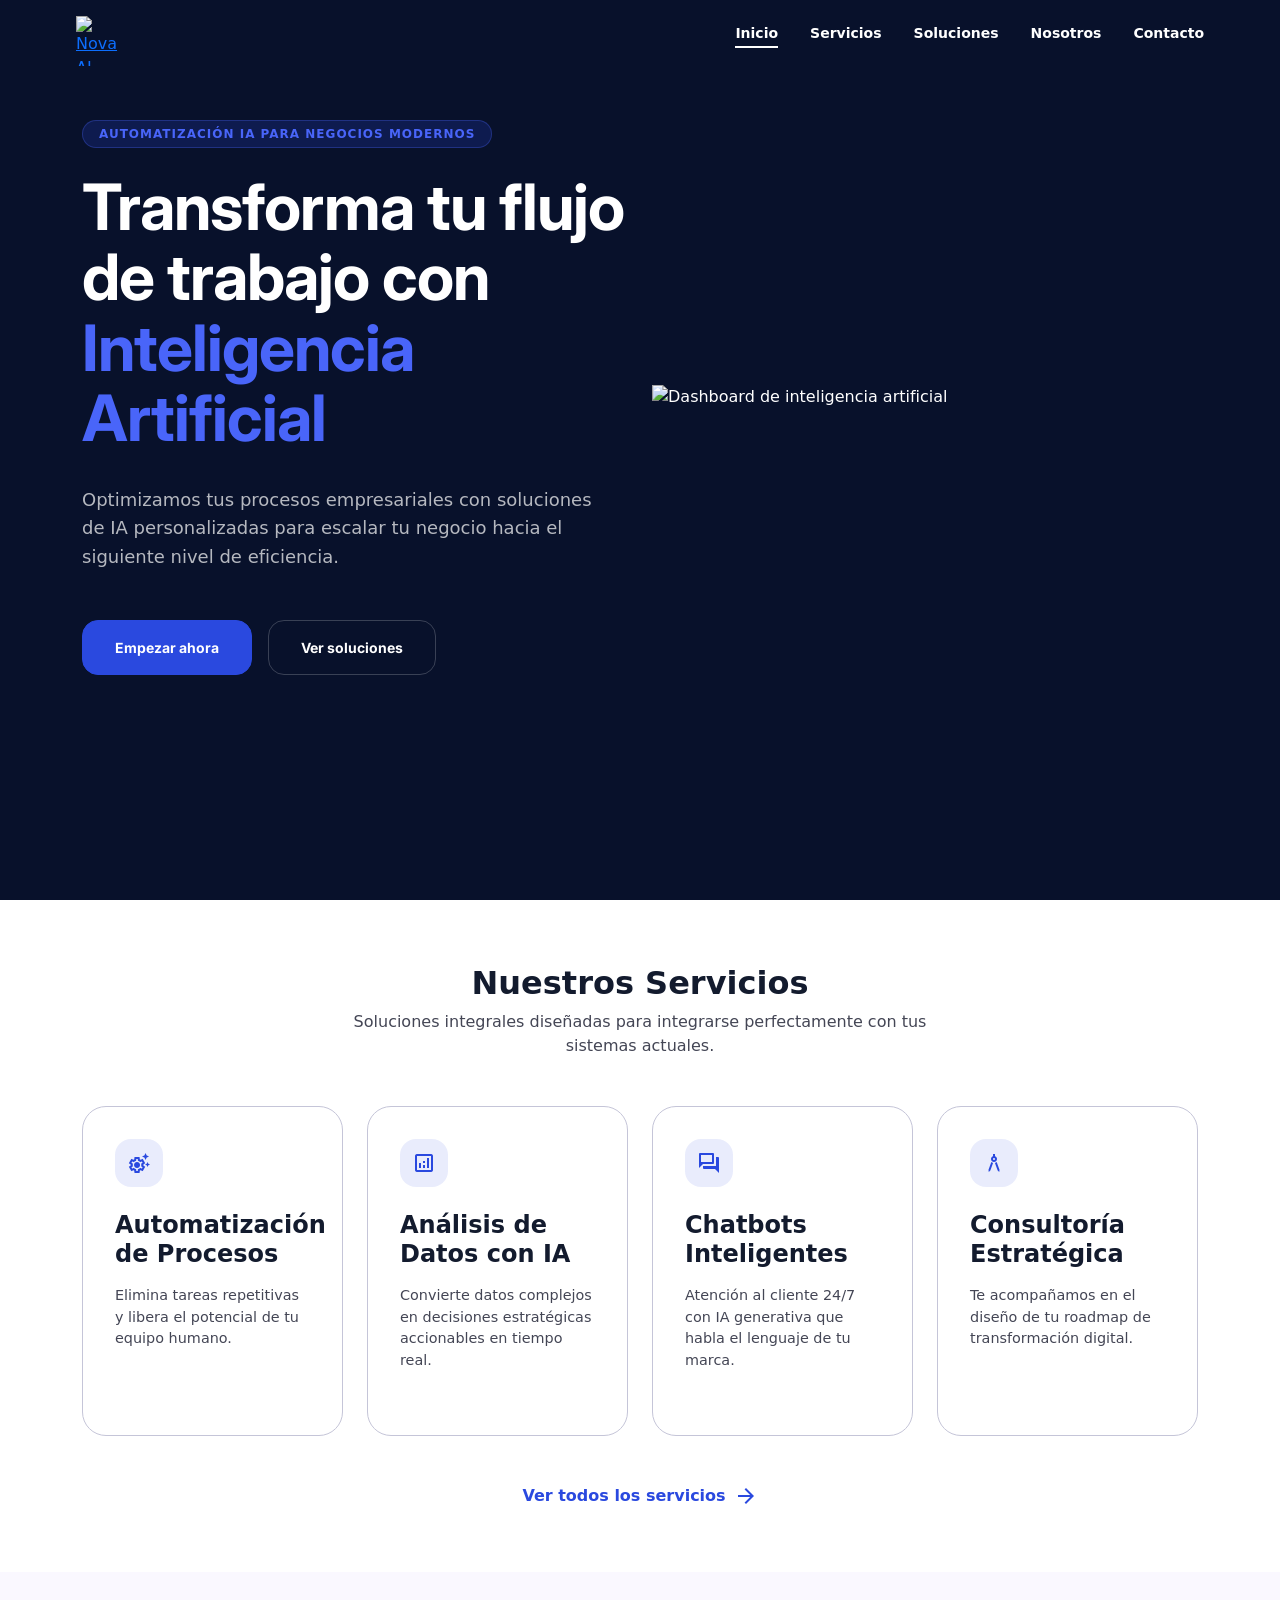
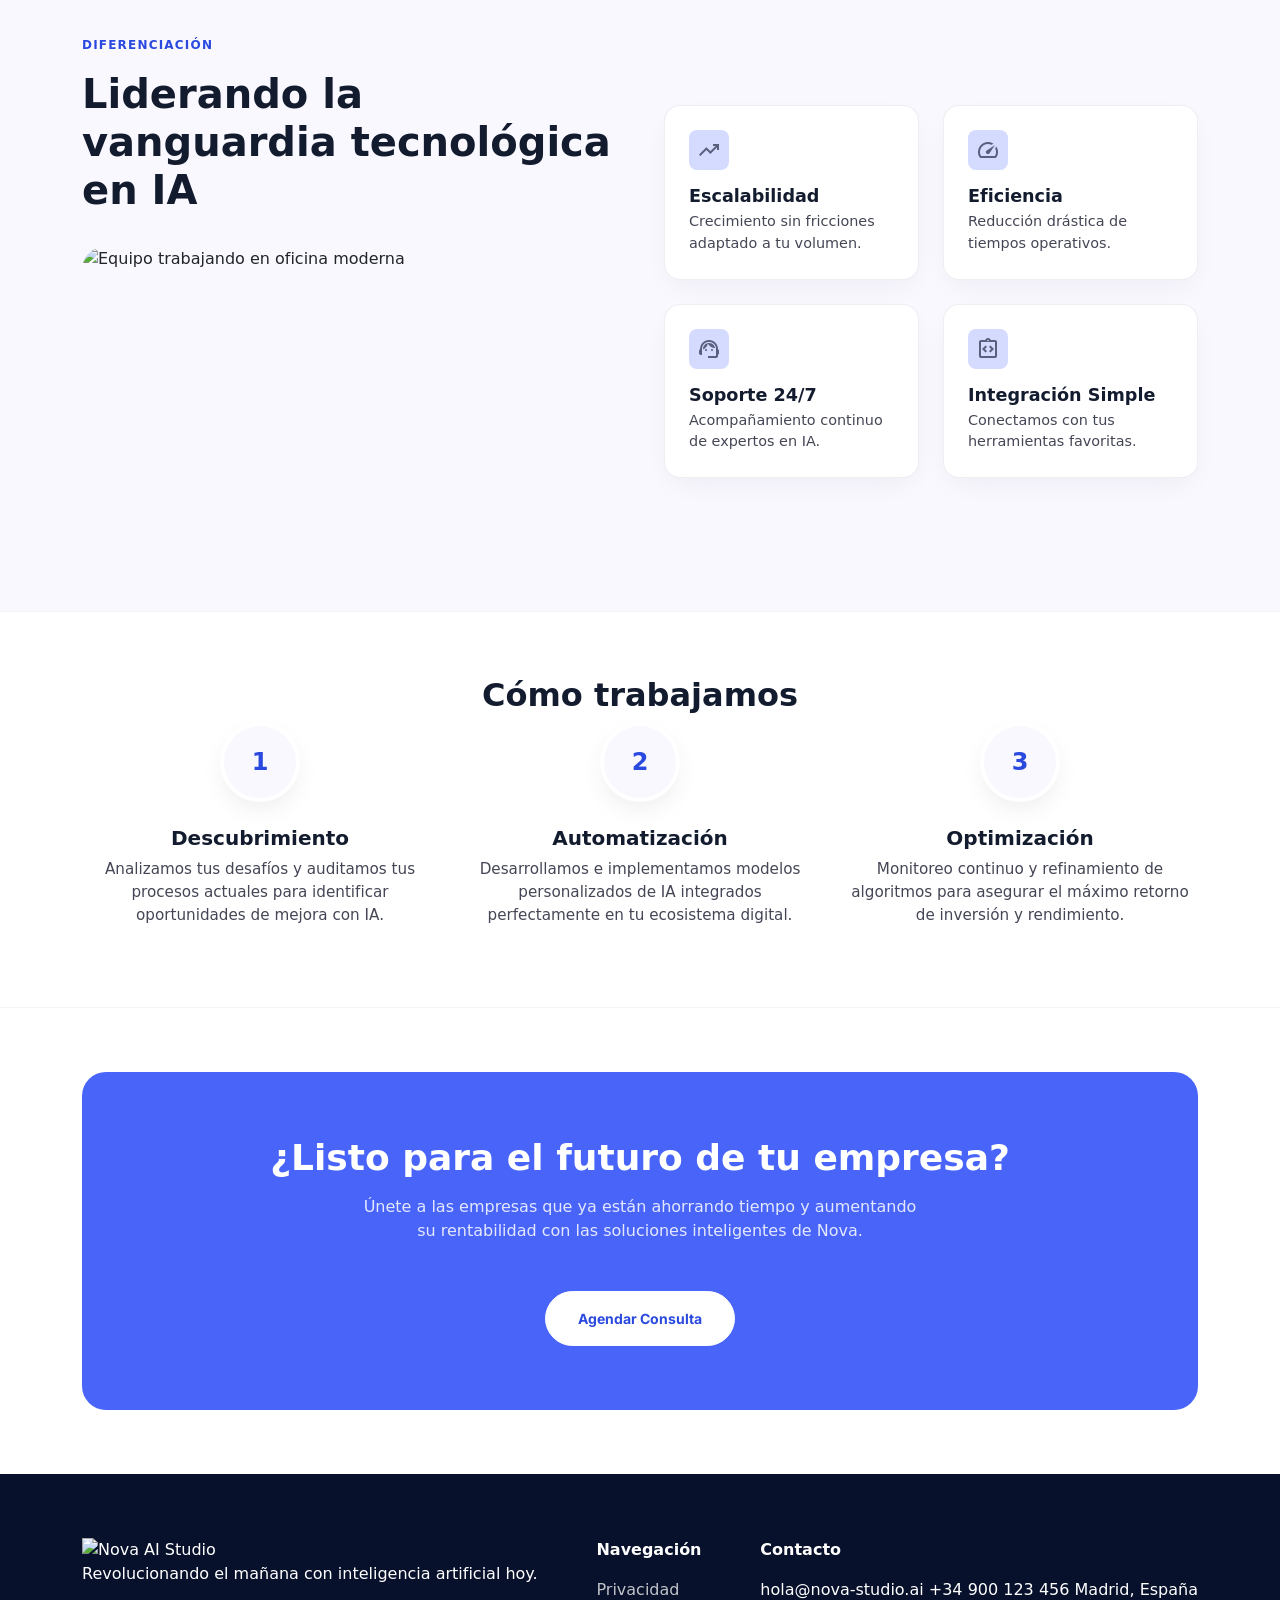
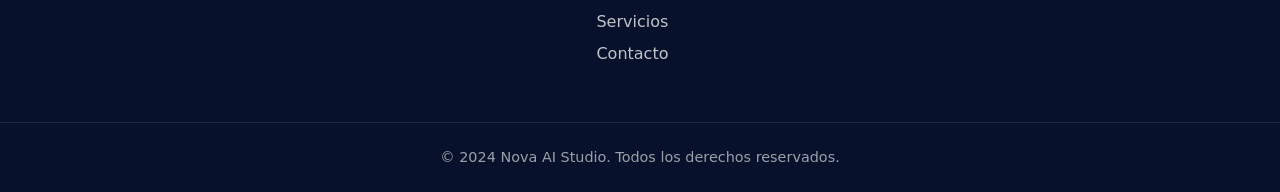
==== index.html @ bd59ade6 "Estructura inicial del proyecto web" ====
<!doctype html>
<html lang="es">
  <head>
    <meta charset="UTF-8" />

    <meta name="viewport" content="width=device-width, initial-scale=1.0" />

    <title>Nova AI Studio | Automatización IA para Negocios Modernos</title>

    <link rel="stylesheet" href="css/styles.css" />
    <link rel="preconnect" href="https://fonts.googleapis.com" />

    <link rel="preconnect" href="https://fonts.gstatic.com" crossorigin />
    <link
      href="https://cdn.jsdelivr.net/npm/bootstrap@5.3.3/dist/css/bootstrap.min.css"
      rel="stylesheet"
    />

    <link
      href="https://fonts.googleapis.com/css2?family=Inter:wght@300;400;500;600;700;800&display=swap"
      rel="stylesheet"
    />
    <link
      href="https://fonts.googleapis.com/css2?family=Material+Symbols+Outlined:wght,FILL@100..700,0..1&display=swap"
      rel="stylesheet"
    />
    <script>

const menuButton = document.querySelector(".menu-toggle");
const mobileMenu = document.querySelector(".mobile-menu");


menuButton.addEventListener("click", () => {

  mobileMenu.classList.toggle("active");

});


</script>
  </head>

  <body>
    <header class="header" id="top-nav">
      <div class="container header_conteiner">
        <a href="index.html" class="logo">
          <img src="assets/img/logonova_1.png" alt="Nova AI Studio" />
        </a>

        <nav class="nav">
          <ul class="nav__list">
            <li class="nav__item">
              <a href="#inicio" class="nav__link nav__link--active">Inicio</a>
            </li>

            <li class="nav__item">
              <a href="pages/services.html" class="nav__link">Servicios</a>
            </li>

            <li class="nav__item">
              <a href="pages/solutions.html" class="nav__link">Soluciones</a>
            </li>

            <li class="nav__item">
              <a href="pages/about.html" class="nav__link">Nosotros</a>
            </li>

            <li class="nav__item">
              <a href="pages/contact.html" class="nav__link">Contacto</a>
            </li>
          </ul>
        </nav>

        <button class="menu-toggle" aria-label="Abrir menú">
          <span></span>
          <span></span>
          <span></span>
        </button>
        <div class="mobile-menu">

  <a href="../index.html">
    Inicio
  </a>

  <a href="services.html">
    Servicios
  </a>

  <a href="solutions.html">
    Soluciones
  </a>

  <a href="about.html">
    Nosotros
  </a>

  <a href="contact.html">
    Contacto
  </a>

</div>
    </header>
    <main>
      <section class="hero" id="inicio">
        <div class="container">
          <div class="row align-items-center">
            <!-- Contenido -->

            <div class="col-12 col-lg-6 hero__content">
              <span class="hero__tag">
                AUTOMATIZACIÓN IA PARA NEGOCIOS MODERNOS
              </span>

              <h1 class="hero__title">
                Transforma tu flujo de trabajo con
                <span> Inteligencia Artificial </span>
              </h1>

              <p class="hero__description">
                Optimizamos tus procesos empresariales con soluciones de IA
                personalizadas para escalar tu negocio hacia el siguiente nivel
                de eficiencia.
              </p>

              <div class="hero__buttons">
                <a href="#contacto" class="nova-btn nova-btn--primary">
                  Empezar ahora
                </a>

                <a href="#soluciones" class="nova-btn nova-btn--secondary">
                  Ver soluciones
                </a>
              </div>
            </div>

            <!-- Imagen / Mockup -->

            <div class="col-12 col-lg-6 hero__image">
              <img
                src="assets/img/hero-dashboard.png"
                alt="Dashboard de inteligencia artificial"
              />
            </div>
          </div>
        </div>
      </section>
      <!-- Servicios preview -->
      <section class="services-preview" id="servicios">
        <div class="container">
          <div class="services-preview__header">
            <h2 class="section-title">Nuestros Servicios</h2>
            <p class="section-subtitle">
              Soluciones integrales diseñadas para integrarse perfectamente con
              tus sistemas actuales.
            </p>
          </div>

          <div class="row g-4">
            <div class="col-12 col-md-6 col-lg-3">
              <div class="service-card">
                <div class="service-card__icon">
                  <span class="material-symbols-outlined"
                    >settings_suggest</span
                  >
                </div>
                <h3 class="service-card__title">Automatización de Procesos</h3>
                <p class="service-card__text">
                  Elimina tareas repetitivas y libera el potencial de tu equipo
                  humano.
                </p>
              </div>
            </div>

            <div class="col-12 col-md-6 col-lg-3">
              <div class="service-card">
                <div class="service-card__icon">
                  <span class="material-symbols-outlined">analytics</span>
                </div>
                <h3 class="service-card__title">Análisis de Datos con IA</h3>
                <p class="service-card__text">
                  Convierte datos complejos en decisiones estratégicas
                  accionables en tiempo real.
                </p>
              </div>
            </div>

            <div class="col-12 col-md-6 col-lg-3">
              <div class="service-card">
                <div class="service-card__icon">
                  <span class="material-symbols-outlined">forum</span>
                </div>
                <h3 class="service-card__title">Chatbots Inteligentes</h3>
                <p class="service-card__text">
                  Atención al cliente 24/7 con IA generativa que habla el
                  lenguaje de tu marca.
                </p>
              </div>
            </div>

            <div class="col-12 col-md-6 col-lg-3">
              <div class="service-card">
                <div class="service-card__icon">
                  <span class="material-symbols-outlined">architecture</span>
                </div>
                <h3 class="service-card__title">Consultoría Estratégica</h3>
                <p class="service-card__text">
                  Te acompañamos en el diseño de tu roadmap de transformación
                  digital.
                </p>
              </div>
            </div>
          </div>

          <div class="services-preview__cta">
            <a href="pages/services.html" class="link-arrow">
              Ver todos los servicios
              <span class="material-symbols-outlined">arrow_forward</span>
            </a>
          </div>
        </div>
      </section>

      <!-- Por qué elegirnos -->
      <section class="why-us" id="nosotros">
        <div class="container">
          <div class="row align-items-center g-5">
            <div class="col-12 col-lg-6">
              <span class="why-us__eyebrow">Diferenciación</span>
              <h2 class="why-us__title">
                Liderando la vanguardia tecnológica en IA
              </h2>
              <div class="why-us__image">
                <img
                  src="assets/img/why-us-office.jpg"
                  alt="Equipo trabajando en oficina moderna"
                />
              </div>
            </div>

            <div class="col-12 col-lg-6">
              <div class="row g-4">
                <div class="col-12 col-sm-6">
                  <div class="benefit-card">
                    <div class="benefit-card__icon">
                      <span class="material-symbols-outlined">trending_up</span>
                    </div>
                    <h4 class="benefit-card__title">Escalabilidad</h4>
                    <p class="benefit-card__text">
                      Crecimiento sin fricciones adaptado a tu volumen.
                    </p>
                  </div>
                </div>

                <div class="col-12 col-sm-6">
                  <div class="benefit-card">
                    <div class="benefit-card__icon">
                      <span class="material-symbols-outlined">speed</span>
                    </div>
                    <h4 class="benefit-card__title">Eficiencia</h4>
                    <p class="benefit-card__text">
                      Reducción drástica de tiempos operativos.
                    </p>
                  </div>
                </div>

                <div class="col-12 col-sm-6">
                  <div class="benefit-card">
                    <div class="benefit-card__icon">
                      <span class="material-symbols-outlined"
                        >support_agent</span
                      >
                    </div>
                    <h4 class="benefit-card__title">Soporte 24/7</h4>
                    <p class="benefit-card__text">
                      Acompañamiento continuo de expertos en IA.
                    </p>
                  </div>
                </div>

                <div class="col-12 col-sm-6">
                  <div class="benefit-card">
                    <div class="benefit-card__icon">
                      <span class="material-symbols-outlined"
                        >integration_instructions</span
                      >
                    </div>
                    <h4 class="benefit-card__title">Integración Simple</h4>
                    <p class="benefit-card__text">
                      Conectamos con tus herramientas favoritas.
                    </p>
                  </div>
                </div>
              </div>
            </div>
          </div>
        </div>
      </section>

      <!-- Cómo trabajamos -->
      <section class="how-we-work">
        <div class="container">
          <h2 class="section-title text-center">Cómo trabajamos</h2>

          <div class="row g-4 how-we-work__steps">
            <div class="col-12 col-md-4">
              <div class="step-card">
                <div class="step-card__number">1</div>
                <h3 class="step-card__title">Descubrimiento</h3>
                <p class="step-card__text">
                  Analizamos tus desafíos y auditamos tus procesos actuales para
                  identificar oportunidades de mejora con IA.
                </p>
              </div>
            </div>

            <div class="col-12 col-md-4">
              <div class="step-card">
                <div class="step-card__number">2</div>
                <h3 class="step-card__title">Automatización</h3>
                <p class="step-card__text">
                  Desarrollamos e implementamos modelos personalizados de IA
                  integrados perfectamente en tu ecosistema digital.
                </p>
              </div>
            </div>

            <div class="col-12 col-md-4">
              <div class="step-card">
                <div class="step-card__number">3</div>
                <h3 class="step-card__title">Optimización</h3>
                <p class="step-card__text">
                  Monitoreo continuo y refinamiento de algoritmos para asegurar
                  el máximo retorno de inversión y rendimiento.
                </p>
              </div>
            </div>
          </div>
        </div>
      </section>

      <!-- CTA final -->
      <section class="cta-final" id="contacto">
        <div class="container">
          <div class="cta-final__box">
            <h2 class="cta-final__title">
              ¿Listo para el futuro de tu empresa?
            </h2>
            <p class="cta-final__text">
              Únete a las empresas que ya están ahorrando tiempo y aumentando su
              rentabilidad con las soluciones inteligentes de Nova.
            </p>
            <a href="pages/contact.html" class="nova-btn nova-btn--light">
              Agendar Consulta
            </a>
          </div>
        </div>
      </section>
    </main>

    <!-- Footer -->
    <footer class="footer">
      <div class="container footer__container">
        <div class="footer__brand">
          <img
            src="assets/img/logonova.png"
            alt="Nova AI Studio"
            class="footer__logo"
          />
          <p class="footer__tagline">
            Revolucionando el mañana con inteligencia artificial hoy.
          </p>
        </div>

        <div class="footer__nav">
          <span class="footer__heading">Navegación</span>
          <a href="#">Privacidad</a>
          <a href="pages/services.html">Servicios</a>
          <a href="pages/contact.html">Contacto</a>
        </div>

        <div class="footer__contact">
          <span class="footer__heading">Contacto</span>
          <span>hola@nova-studio.ai</span>
          <span>+34 900 123 456</span>
          <span>Madrid, España</span>
        </div>
      </div>

      <div class="footer__bottom">
        © 2024 Nova AI Studio. Todos los derechos reservados.
      </div>
    </footer>

    <script src="https://cdn.jsdelivr.net/npm/bootstrap@5.3.3/dist/js/bootstrap.bundle.min.js"></script>
    <script>
      const menuToggle = document.querySelector(".menu-toggle");
      const header = document.querySelector(".header");
      const navLinks = document.querySelectorAll(".nav__link");

      if (menuToggle && header) {
        menuToggle.addEventListener("click", () => {
          const isOpen = header.classList.toggle("menu-open");
          menuToggle.setAttribute("aria-expanded", isOpen ? "true" : "false");
        });

        navLinks.forEach((link) => {
          link.addEventListener("click", () => {
            if (header.classList.contains("menu-open")) {
              header.classList.remove("menu-open");
              menuToggle.setAttribute("aria-expanded", "false");
            }
          });
        });
      }
    </script>
  </body>
</html>
---- css/styles.css ----
* {
  padding: 0;
  margin: 0;
}

.nova-btn {
  display: inline-flex;
  align-items: center;
  justify-content: center;
  padding: 16px 32px;
  border-radius: 16px;
  font-family: "Inter", sans-serif;
  font-size: 14px;
  font-weight: 700;
  text-decoration: none;
  cursor: pointer;
  transition: all 0.3s ease;
}
.nova-btn--nav {
  display: flex;
  flex-direction: row;
  justify-content: flex-end;
  background-color: #2A49DF;
  color: #FFFFFF;
  border: 1px solid #2A49DF;
}
.nova-btn--nav:hover {
  transform: translateY(-2px);
  opacity: 0.9;
}
.nova-btn--primary {
  background-color: #2A49DF;
  color: #FFFFFF;
  border: 1px solid #2A49DF;
}
.nova-btn--primary:hover {
  transform: translateY(-2px);
  opacity: 0.9;
}
.nova-btn--secondary {
  background-color: transparent;
  color: #FFFFFF;
  border: 1px solid rgba(255, 255, 255, 0.2);
}
.nova-btn--secondary:hover {
  background-color: rgba(255, 255, 255, 0.1);
}
.nova-btn--light {
  background-color: #FFFFFF;
  color: #2A49DF;
  border: 1px solid #FFFFFF;
  border-radius: 999px;
}
.nova-btn--light:hover {
  transform: scale(1.05);
}

.footer {
  background-color: #08112B;
  color: #FFFFFF;
  padding: 64px 0 24px;
}
.footer__container {
  display: flex;
  justify-content: space-between;
  align-items: flex-start;
  gap: 48px;
  flex-wrap: wrap;
}

.footer__heading {
  display: block;
  margin-bottom: 16px;
  font-weight: 700;
  color: #FFFFFF;
}

.footer a {
  display: block;
  color: rgba(255, 255, 255, 0.75);
  text-decoration: none;
  margin-bottom: 8px;
  transition: color 0.3s;
}
.footer a:hover {
  color: #4965F9;
}

.footer__bottom {
  text-align: center;
  margin-top: 48px;
  padding-top: 24px;
  border-top: 1px solid rgba(255, 255, 255, 0.1);
  color: rgba(255, 255, 255, 0.6);
  font-size: 0.9rem;
}

.header {
  position: fixed;
  top: 0;
  left: 0;
  width: 100%;
  z-index: 100;
  padding: 16px 0;
  background: #08112B;
  height: 80px;
}
.header .header_conteiner {
  width: 90%;
  max-width: 1280px;
  margin: 0 auto;
  display: flex;
  align-items: center;
  justify-content: space-between;
}
.header .logo {
  display: flex;
  align-items: center;
}
.header .logo img {
  width: 50px;
  height: 50px;
}
.header .nav__list {
  display: flex;
  align-items: center;
  gap: 32px;
  list-style: none;
}
.header .nav__link {
  text-decoration: none;
  color: #FFFFFF;
  font-size: 14px;
  font-weight: 600;
  transition: 0.3s ease;
}
.header .nav__link:hover {
  color: #4965F9;
}
.header .nav__link--active {
  border-bottom: 2px solid #FFFFFF;
  padding-bottom: 5px;
}

.menu-toggle {
  display: none;
}

@media (max-width: 991px) {
  .header_conteiner {
    display: flex;
    justify-content: space-between;
    align-items: center;
  }
  .nav {
    display: none;
  }
  .menu-toggle {
    display: flex;
    flex-direction: column;
    justify-content: space-between;
    align-items: center;
    width: 32px;
    height: 24px;
    margin-left: auto;
    background: transparent;
    border: none;
    cursor: pointer;
    padding: 0;
  }
  .menu-toggle span {
    display: block;
    width: 100%;
    height: 3px;
    background-color: #FFFFFF;
    border-radius: 2px;
  }
  .mobile-menu {
    position: absolute;
    top: 80px;
    left: 0;
    width: 100%;
    background-color: #08112B;
    padding: 32px;
    flex-direction: column;
    gap: 24px;
  }
  .mobile-menu a {
    color: #FFFFFF;
    text-decoration: none;
    font-weight: 600;
  }
  .mobile-menu.active {
    display: flex;
  }
}
.mobile-menu {
  display: none;
}

.hero {
  min-height: 100vh;
  padding-top: 120px;
  background: radial-gradient(circle at top right, #08112B 0%, #08112B 100%);
  color: #FFFFFF;
  overflow: hidden;
}
.hero__container {
  width: 90%;
  max-width: 1280px;
  margin: 0 auto;
  display: grid;
  grid-template-columns: 1fr 1fr;
  align-items: center;
  gap: 48px;
}
.hero__content {
  display: flex;
  flex-direction: column;
  gap: 24px;
}
.hero__tag {
  display: inline-flex;
  align-self: flex-start;
  padding: 4px 16px;
  border-radius: 999px;
  background-color: rgba(42, 73, 223, 0.2);
  border: 1px solid rgba(73, 101, 249, 0.3);
  color: #4965F9;
  font-size: 12px;
  font-weight: 600;
  letter-spacing: 1px;
}
.hero__title {
  font-family: "Inter", sans-serif;
  font-size: 64px;
  line-height: 1.1;
  font-weight: 700;
  letter-spacing: -1px;
}
.hero__title span {
  color: #4965F9;
}
.hero__description {
  max-width: 520px;
  color: rgba(255, 255, 255, 0.7);
  font-size: 18px;
  line-height: 1.6;
}
.hero__buttons {
  display: flex;
  gap: 16px;
  margin-top: 8px;
}
.hero__image {
  display: flex;
  justify-content: center;
}
.hero__image img {
  width: 100%;
  max-width: 600px;
}

.services-hero {
  min-height: 70vh;
  padding: 120px 0;
  display: flex;
  align-items: center;
  background: radial-gradient(circle at top right, #08112B, #08112B);
  color: #FFFFFF;
}
.services-hero__tag {
  display: inline-block;
  padding: 6px 16px;
  border-radius: 999px;
  background: rgba(73, 101, 249, 0.2);
  color: #BAC3FF;
  font-size: 12px;
  font-weight: 600;
  margin-bottom: 24px;
}
.services-hero__title {
  font-size: 64px;
  font-weight: 700;
  margin-bottom: 24px;
}
.services-hero__description {
  max-width: 650px;
  color: rgba(255, 255, 255, 0.7);
  font-size: 18px;
  line-height: 1.6;
  margin-bottom: 48px;
}
.services-hero__buttons {
  display: flex;
  gap: 16px;
}

.services {
  padding: 64px 0;
  background: #FFFFFF;
}
.services__heading {
  display: flex;
  justify-content: space-between;
  align-items: flex-end;
  margin-bottom: 64px;
}
.services__heading h2 {
  font-size: 32px;
  margin-bottom: 16px;
}
.services__heading p {
  color: #444655;
}
.services__number {
  display: flex;
  align-items: flex-end;
  gap: 8px;
}
.services__number span {
  font-size: 48px;
  font-weight: 700;
  color: #2A49DF;
}
.services__number p {
  text-transform: uppercase;
  font-size: 14px;
}

.services-grid {
  display: grid;
  grid-template-columns: repeat(3, 1fr);
  gap: 24px;
}
@media (max-width: 991px) {
  .services-grid {
    grid-template-columns: repeat(2, 1fr);
  }
}
@media (max-width: 767px) {
  .services-grid {
    grid-template-columns: 1fr;
  }
}

.service-card {
  background: #FAF8FF;
  border: 1px solid #C5C5D8;
  border-radius: 16px;
  padding: 48px;
  transition: 0.3s;
}
.service-card:hover {
  transform: translateY(-8px);
  box-shadow: 0 20px 40px rgba(0, 0, 0, 0.1);
}
.service-card__icon {
  width: 64px;
  height: 64px;
  display: flex;
  align-items: center;
  justify-content: center;
  background: #D4DBFF;
  border-radius: 16px;
  font-size: 30px;
  margin-bottom: 32px;
}
.service-card h3 {
  font-size: 24px;
  margin-bottom: 16px;
}
.service-card p {
  color: #444655;
  line-height: 1.5;
  margin-bottom: 32px;
}
.service-card a {
  color: #2A49DF;
  font-weight: 600;
}

.services-cta {
  padding: 80px 0;
}
.services-cta__box {
  background: #2A49DF;
  border-radius: 32px;
  padding: 64px;
  text-align: center;
  color: #FFFFFF;
}
.services-cta__box h2 {
  font-size: 40px;
  margin-bottom: 24px;
}
.services-cta__box p {
  margin-bottom: 48px;
  opacity: 0.8;
}

.section-title {
  font-size: 2rem;
  font-weight: 600;
  color: #131B2E;
  margin-bottom: 8px;
}

.section-subtitle {
  color: #444655;
  max-width: 640px;
  margin: 0 auto;
}

.services-preview {
  padding: 64px 0;
  background-color: #FFFFFF;
}
.services-preview__header {
  text-align: center;
  margin-bottom: 48px;
}
.services-preview__cta {
  display: flex;
  justify-content: center;
  margin-top: 48px;
}

.service-card {
  background-color: #FFFFFF;
  border: 1px solid #C5C5D8;
  border-radius: 24px;
  padding: 32px;
  height: 100%;
  transition: border-color 0.2s ease, box-shadow 0.2s ease;
}
.service-card:hover {
  border-color: rgba(42, 73, 223, 0.5);
  box-shadow: 0 10px 30px -10px rgba(15, 23, 42, 0.08);
}
.service-card__icon {
  width: 48px;
  height: 48px;
  border-radius: 16px;
  background-color: rgba(42, 73, 223, 0.1);
  color: #2A49DF;
  display: flex;
  align-items: center;
  justify-content: center;
  margin-bottom: 24px;
}
.service-card__title {
  font-size: 1.25rem;
  font-weight: 600;
  margin-bottom: 8px;
  color: #131B2E;
}
.service-card__text {
  font-size: 0.9rem;
  color: #444655;
  margin-bottom: 0;
}

.link-arrow {
  display: inline-flex;
  align-items: center;
  gap: 8px;
  color: #2A49DF;
  font-weight: 700;
  text-decoration: none;
  transition: gap 0.2s ease;
}
.link-arrow:hover {
  gap: 16px;
}

.why-us {
  padding: 64px 0;
  background-color: #FAF8FF;
}
.why-us__eyebrow {
  display: block;
  text-transform: uppercase;
  letter-spacing: 0.1em;
  font-size: 0.75rem;
  font-weight: 600;
  color: #2A49DF;
  margin-bottom: 16px;
}
.why-us__title {
  font-size: 2.5rem;
  font-weight: 700;
  line-height: 1.2;
  margin-bottom: 32px;
  color: #131B2E;
}
.why-us__image {
  border-radius: 24px;
  overflow: hidden;
  aspect-ratio: 16/9;
}
.why-us__image img {
  width: 100%;
  height: 100%;
  object-fit: cover;
}

.benefit-card {
  background-color: #FFFFFF;
  border: 1px solid rgba(197, 197, 216, 0.3);
  border-radius: 16px;
  padding: 24px;
  box-shadow: 0 10px 30px -10px rgba(15, 23, 42, 0.08);
  height: 100%;
}
.benefit-card__icon {
  width: 40px;
  height: 40px;
  border-radius: 8px;
  background-color: #D4DBFF;
  color: #58607E;
  display: flex;
  align-items: center;
  justify-content: center;
  margin-bottom: 16px;
}
.benefit-card__title {
  font-size: 1.1rem;
  font-weight: 600;
  margin-bottom: 4px;
  color: #131B2E;
}
.benefit-card__text {
  font-size: 0.9rem;
  color: #444655;
  margin-bottom: 0;
}

.how-we-work {
  padding: 64px 0;
  background-color: #FFFFFF;
  border-top: 1px solid rgba(197, 197, 216, 0.2);
  border-bottom: 1px solid rgba(197, 197, 216, 0.2);
}

.step-card {
  text-align: center;
}
.step-card__number {
  width: 80px;
  height: 80px;
  border-radius: 50%;
  background-color: #FAF8FF;
  border: 4px solid #FFFFFF;
  box-shadow: 0 10px 30px -10px rgba(15, 23, 42, 0.12);
  display: flex;
  align-items: center;
  justify-content: center;
  margin: 0 auto 24px;
  font-size: 1.5rem;
  font-weight: 700;
  color: #2A49DF;
}
.step-card__title {
  font-size: 1.25rem;
  font-weight: 600;
  margin-bottom: 8px;
  color: #131B2E;
}
.step-card__text {
  color: #444655;
  font-size: 0.95rem;
}

.cta-final {
  padding: 64px 0;
  background-color: #FFFFFF;
}
.cta-final__box {
  background-color: #4965F9;
  border-radius: 24px;
  padding: 64px 32px;
  text-align: center;
  position: relative;
  overflow: hidden;
}
.cta-final__title {
  font-size: 2.25rem;
  font-weight: 700;
  color: #FFFFFF;
  margin-bottom: 16px;
}
.cta-final__text {
  color: rgba(255, 255, 255, 0.85);
  max-width: 560px;
  margin: 0 auto 48px;
}

.about-hero {
  padding-top: 140px;
  padding-bottom: 64px;
  background: #08112B;
  color: #FFFFFF;
  text-align: center;
}
.about-hero h1 {
  font-size: 64px;
  margin-bottom: 24px;
}
@media (max-width: 767px) {
  .about-hero h1 {
    font-size: 40px;
  }
}
.about-hero p {
  max-width: 700px;
  margin: auto;
  font-size: 18px;
  color: rgba(255, 255, 255, 0.7);
}
.about-hero__tag {
  display: inline-block;
  padding: 4px 16px;
  border-radius: 999px;
  background: rgba(73, 101, 249, 0.2);
  margin-bottom: 24px;
}

.about-history {
  padding: 64px 0;
  background: #FFFFFF;
}

.history-grid {
  display: grid;
  grid-template-columns: 1fr 1fr;
  gap: 64px;
  align-items: center;
}
@media (max-width: 991px) {
  .history-grid {
    grid-template-columns: 1fr;
  }
}

.history-image img {
  width: 100%;
  height: 500px;
  object-fit: cover;
  border-radius: 24px;
}

.about-number {
  display: flex;
  align-items: center;
  gap: 24px;
  border-left: 4px solid #2A49DF;
  padding-left: 24px;
}
.about-number strong {
  font-size: 48px;
  color: #2A49DF;
}

.values {
  padding: 64px 0;
  background: #FAF8FF;
  text-align: center;
}
.values h2 {
  margin-bottom: 16px;
}

.values-grid {
  display: grid;
  grid-template-columns: repeat(3, 1fr);
  gap: 32px;
}
@media (max-width: 991px) {
  .values-grid {
    grid-template-columns: 1fr;
  }
}

.value-card {
  background: #FFFFFF;
  padding: 48px;
  border: 1px solid #C5C5D8;
  border-radius: 24px;
}

.value-icon {
  width: 50px;
  height: 50px;
  display: flex;
  align-items: center;
  justify-content: center;
  background: #D4DBFF;
  border-radius: 16px;
  margin: auto auto 24px;
  color: #2A49DF;
  font-size: 24px;
}

.team {
  padding: 64px 0;
  background: #FAF8FF;
}

.team-grid {
  display: grid;
  grid-template-columns: repeat(4, 1fr);
  gap: 32px;
}
@media (max-width: 991px) {
  .team-grid {
    grid-template-columns: repeat(2, 1fr);
  }
}
@media (max-width: 600px) {
  .team-grid {
    grid-template-columns: 1fr;
  }
}

.team-card img {
  width: 100%;
  aspect-ratio: 3/4;
  object-fit: cover;
  border-radius: 24px;
  margin-bottom: 16px;
}

.team-card h3 {
  margin-bottom: 4px;
}

.about-cta {
  padding: 64px;
  background: #08112B;
  color: #FFFFFF;
  text-align: center;
}
.about-cta h2 {
  font-size: 32px;
  margin-bottom: 16px;
}
.about-cta p {
  margin-bottom: 32px;
  color: rgba(255, 255, 255, 0.7);
}

.about-hero {
  min-height: 70vh;
  padding-top: 120px;
  display: flex;
  align-items: center;
  background: #08112B;
  color: #FFFFFF;
}
.about-hero h1 {
  font-size: 64px;
  max-width: 800px;
  margin-bottom: 32px;
}
.about-hero p {
  max-width: 650px;
  font-size: 18px;
  opacity: 0.8;
}

.section-tag {
  display: inline-block;
  padding: 4px 16px;
  border-radius: 999px;
  background: rgba(42, 73, 223, 0.2);
  border: 1px solid rgba(255, 255, 255, 0.2);
  margin-bottom: 24px;
  font-size: 12px;
  text-transform: uppercase;
}

.about-history {
  padding: 64px 0;
}

.about-history__grid {
  display: grid;
  grid-template-columns: 1fr 1fr;
  gap: 64px;
  align-items: center;
}

.about-history__content h2 {
  font-size: 32px;
  margin-bottom: 24px;
}
.about-history__content p {
  color: #444655;
  line-height: 1.7;
  margin-bottom: 16px;
}

.about-history__number {
  display: flex;
  align-items: center;
  gap: 16px;
  border-left: 4px solid #2A49DF;
  padding-left: 24px;
}
.about-history__number strong {
  font-size: 64px;
  color: #2A49DF;
}
.about-history__number span {
  color: #444655;
}

.about-history__image img {
  width: 100%;
  height: 500px;
  object-fit: cover;
  border-radius: 24px;
}

.about-values {
  background: #FAF8FF;
  padding: 64px 0;
}

.section-heading {
  text-align: center;
  margin-bottom: 64px;
}
.section-heading h2 {
  font-size: 32px;
}
.section-heading p {
  color: #444655;
}

.values-grid {
  display: grid;
  grid-template-columns: repeat(3, 1fr);
  gap: 32px;
}

.value-card {
  background: #FFFFFF;
  padding: 48px;
  border-radius: 24px;
  border: 1px solid #C5C5D8;
}
.value-card h3 {
  margin-bottom: 16px;
}
.value-card p {
  color: #444655;
}

.value-card__icon {
  width: 48px;
  height: 48px;
  display: flex;
  align-items: center;
  justify-content: center;
  background: #D4DBFF;
  color: #2A49DF;
  border-radius: 16px;
  margin-bottom: 24px;
}

.team {
  padding: 64px 0;
  background: #F2F3FF;
}

.team-grid {
  display: grid;
  grid-template-columns: repeat(4, 1fr);
  gap: 32px;
}

.team-card img {
  width: 100%;
  aspect-ratio: 3/4;
  object-fit: cover;
  border-radius: 24px;
  margin-bottom: 16px;
}
.team-card h3 {
  font-size: 20px;
}
.team-card p {
  color: #444655;
}

.about-cta {
  padding: 64px 0;
}

.cta-box {
  background: #08112B;
  padding: 64px;
  border-radius: 24px;
  text-align: center;
  color: #FFFFFF;
}
.cta-box h2 {
  font-size: 32px;
  margin-bottom: 16px;
}
.cta-box p {
  margin-bottom: 32px;
  opacity: 0.8;
}

.cta-buttons {
  display: flex;
  justify-content: center;
  gap: 16px;
}

@media (max-width: 991px) {
  .about-hero h1 {
    font-size: 40px;
  }
  .about-history__grid {
    grid-template-columns: 1fr;
  }
  .values-grid {
    grid-template-columns: 1fr;
  }
  .team-grid {
    grid-template-columns: repeat(2, 1fr);
  }
}
@media (max-width: 600px) {
  .team-grid {
    grid-template-columns: 1fr;
  }
  .about-history__number strong {
    font-size: 42px;
  }
  .cta-buttons {
    flex-direction: column;
  }
}
.solutions-hero {
  min-height: 70vh;
  display: flex;
  align-items: center;
  justify-content: center;
  text-align: center;
  padding-top: 120px;
  background-color: #08112B;
  background-image: radial-gradient(circle at 2px 2px, rgba(255, 255, 255, 0.05) 1px, transparent 0);
  color: #FFFFFF;
}
.solutions-hero h1 {
  font-size: 64px;
  margin-bottom: 24px;
}
@media (max-width: 767px) {
  .solutions-hero h1 {
    font-size: 40px;
  }
}
.solutions-hero p {
  max-width: 700px;
  margin: auto;
  color: rgba(255, 255, 255, 0.7);
  font-size: 18px;
}
.solutions-hero__tag {
  display: inline-block;
  padding: 4px 16px;
  border-radius: 999px;
  background: rgba(73, 101, 249, 0.2);
  margin-bottom: 24px;
}

.solutions {
  padding: 64px 0;
  background: #FAF8FF;
}

.solutions-grid {
  display: grid;
  grid-template-columns: repeat(3, 1fr);
  gap: 24px;
}
@media (max-width: 991px) {
  .solutions-grid {
    grid-template-columns: repeat(2, 1fr);
  }
}
@media (max-width: 767px) {
  .solutions-grid {
    grid-template-columns: 1fr;
  }
}

.solution-card {
  background: #FFFFFF;
  padding: 24px;
  border: 1px solid #C5C5D8;
  border-radius: 24px;
  transition: 0.3s;
}
.solution-card:hover {
  transform: translateY(-5px);
  box-shadow: 0 15px 30px rgba(0, 0, 0, 0.08);
}
.solution-card__icon {
  width: 64px;
  height: 64px;
  display: flex;
  align-items: center;
  justify-content: center;
  background: #D4DBFF;
  border-radius: 16px;
  margin-bottom: 24px;
  font-size: 30px;
}
.solution-card h3 {
  margin-bottom: 16px;
}
.solution-card ul {
  padding: 0;
  list-style: none;
  color: #444655;
}

/*# sourceMappingURL=styles.css.map */
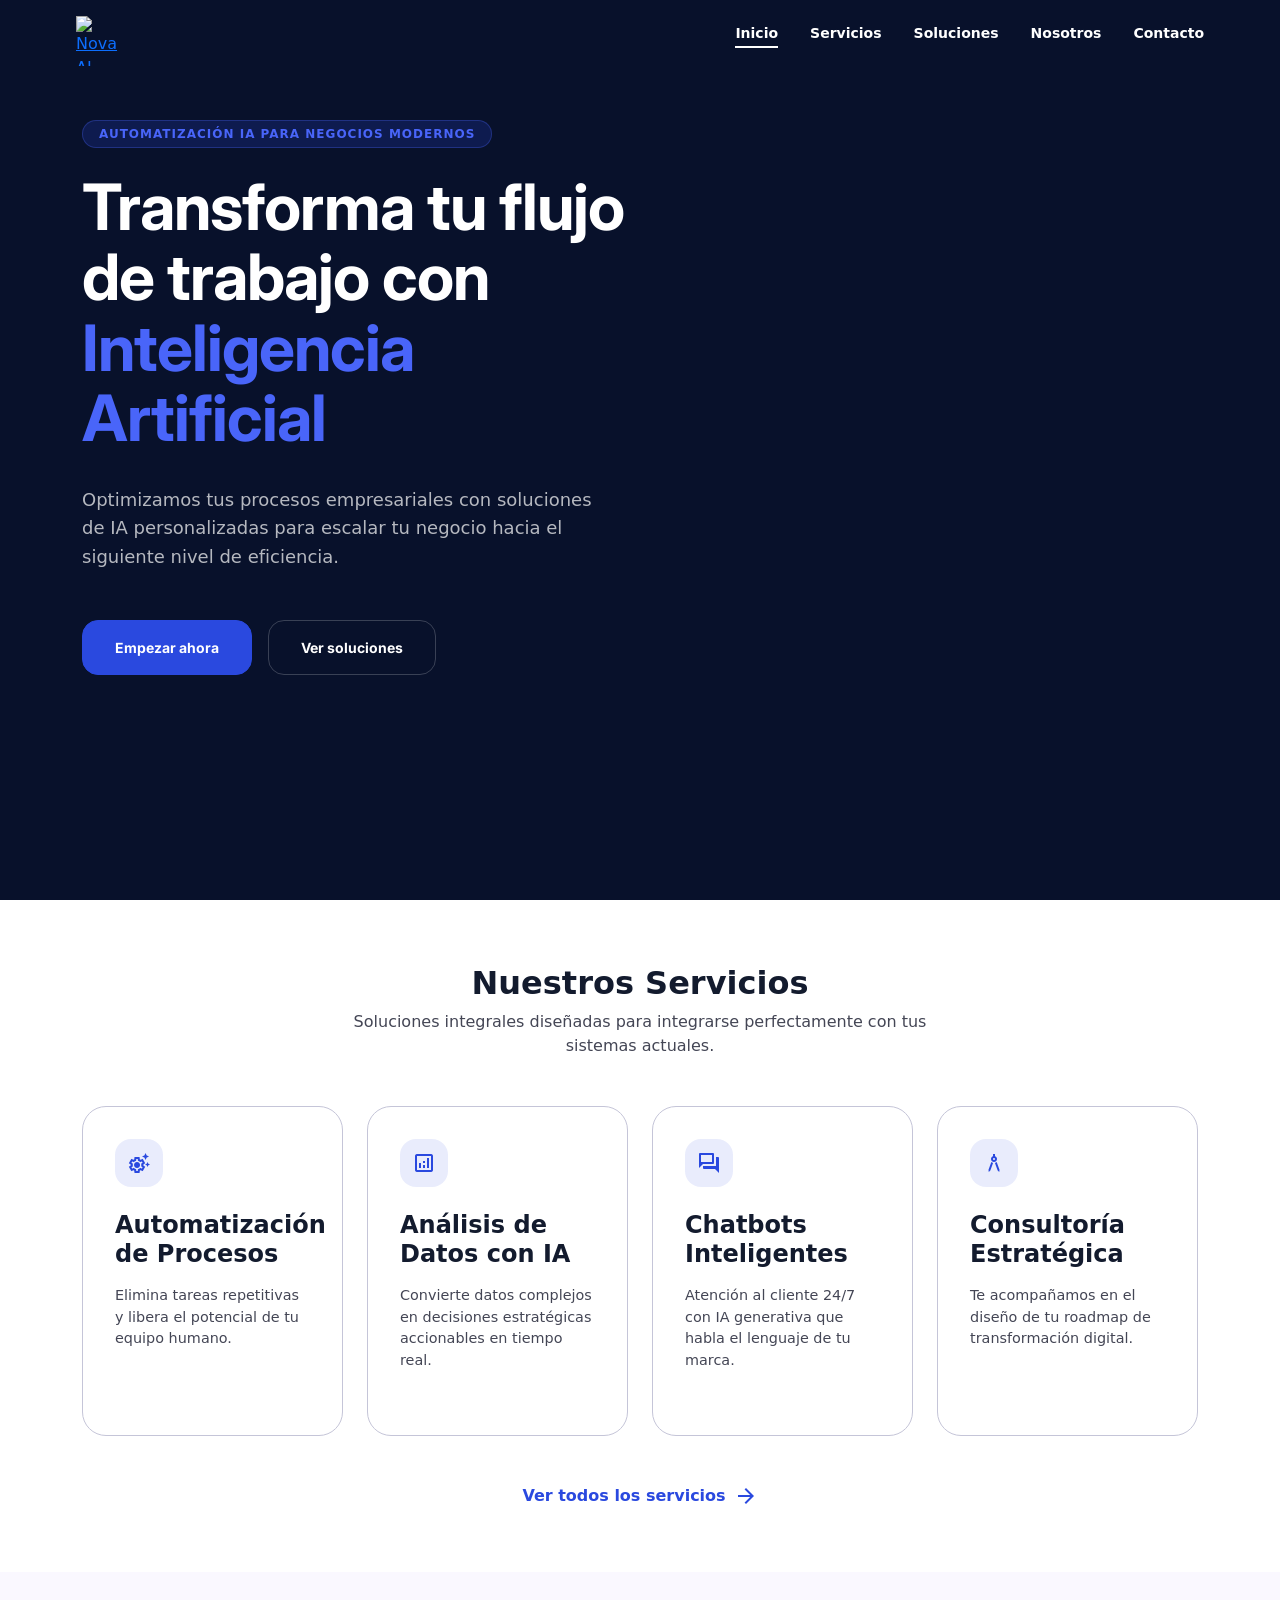
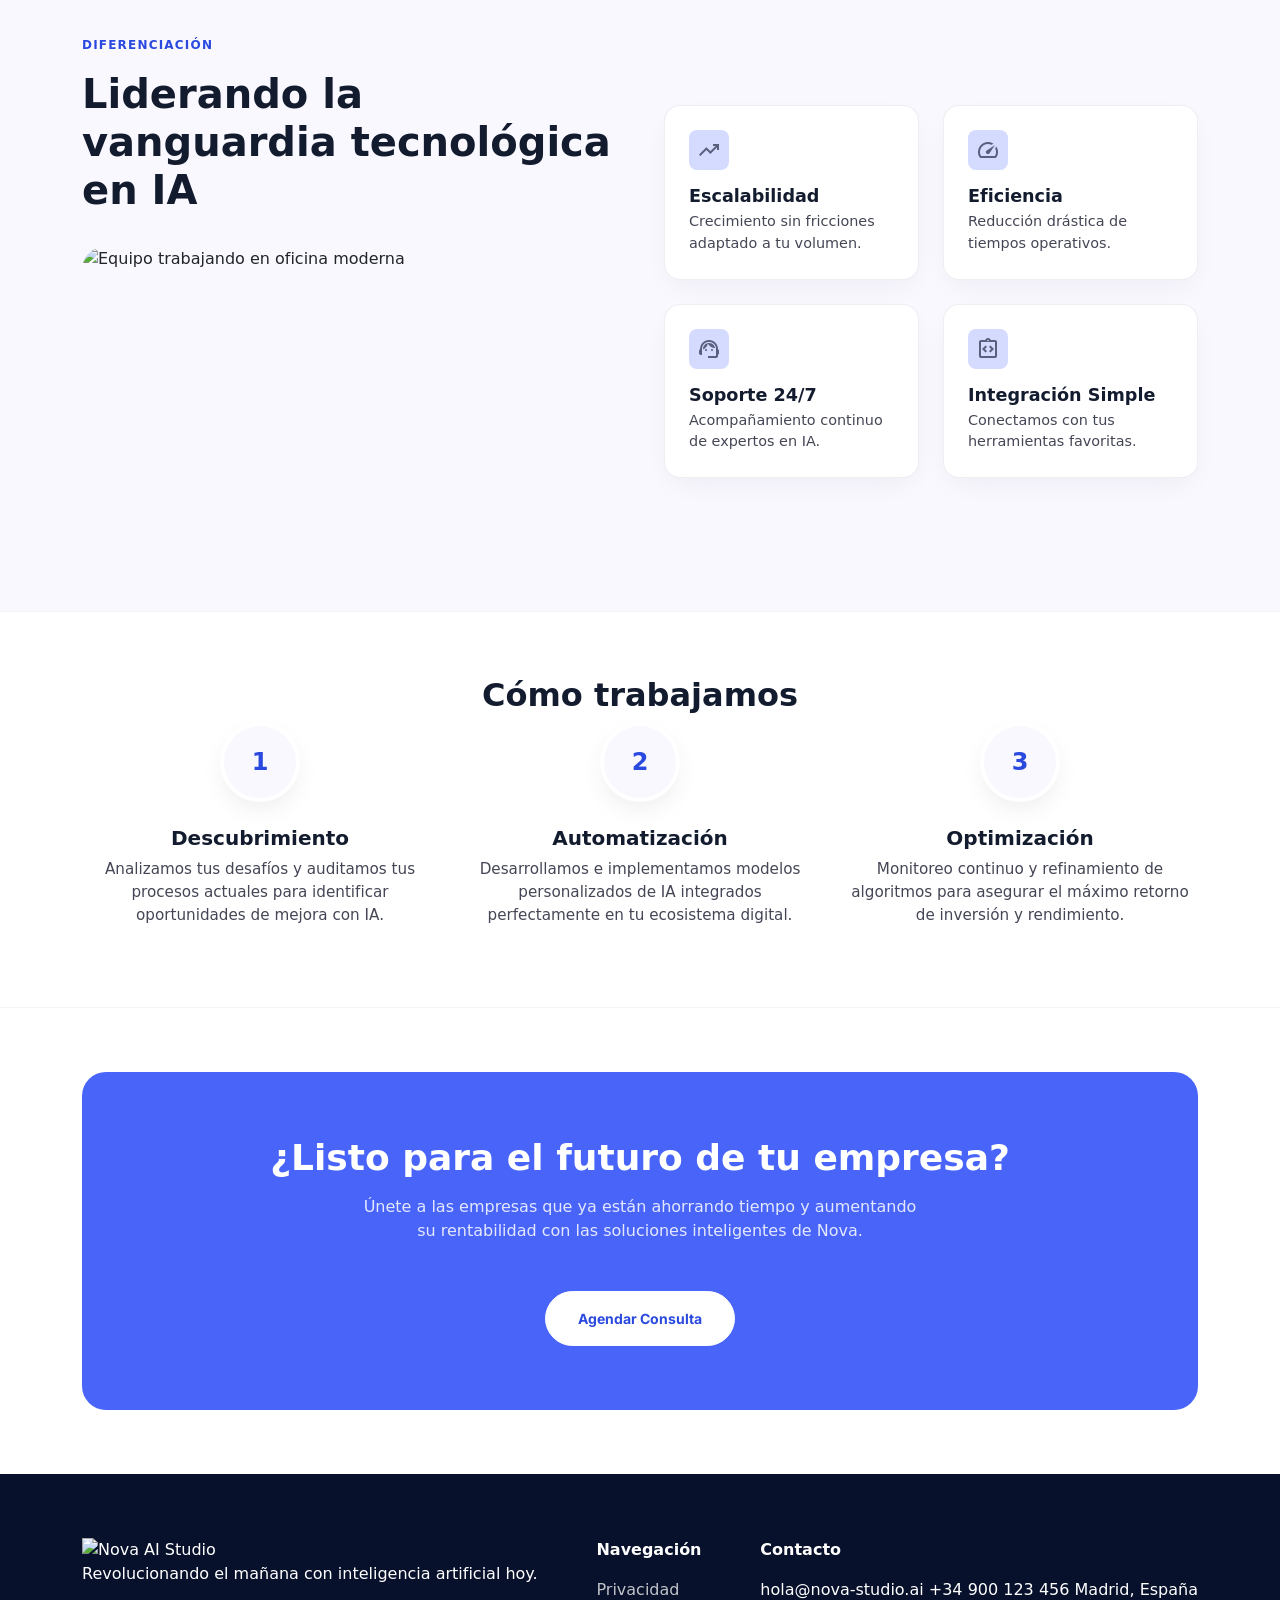
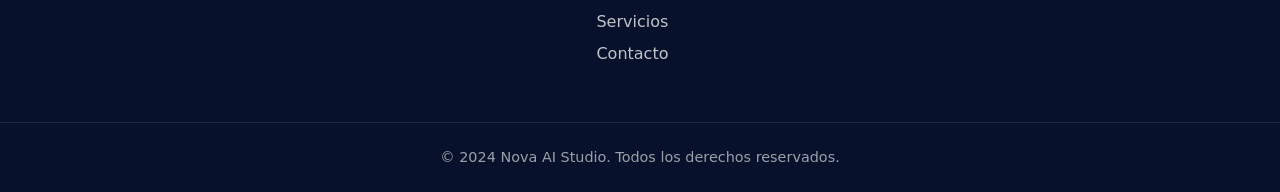
==== commit 02c2c4ae: "Agrega pagina de contacto y estilos responsive" ====
--- a/index.html
+++ b/index.html
@@ -133,14 +133,6 @@
               </div>
             </div>
 
-            <!-- Imagen / Mockup -->
-
-            <div class="col-12 col-lg-6 hero__image">
-              <img
-                src="assets/img/hero-dashboard.png"
-                alt="Dashboard de inteligencia artificial"
-              />
-            </div>
           </div>
         </div>
       </section>
@@ -231,7 +223,7 @@
               </h2>
               <div class="why-us__image">
                 <img
-                  src="assets/img/why-us-office.jpg"
+                  src="assets/img/equipo.jpg"
                   alt="Equipo trabajando en oficina moderna"
                 />
               </div>
--- a/css/styles.css
+++ b/css/styles.css
@@ -750,200 +750,193 @@
   color: rgba(255, 255, 255, 0.7);
 }
 
-.about-hero {
-  min-height: 70vh;
-  padding-top: 120px;
-  display: flex;
-  align-items: center;
-  background: #08112B;
-  color: #FFFFFF;
-}
-.about-hero h1 {
-  font-size: 64px;
+.contact-hero {
+  background: linear-gradient(135deg, #08112B, #2A49DF);
+  padding: 64px 0;
+  min-height: 420px;
+  display: flex;
+  align-items: center;
+  text-align: center;
+  color: #FFFFFF;
+}
+.contact-hero .container {
   max-width: 800px;
-  margin-bottom: 32px;
-}
-.about-hero p {
-  max-width: 650px;
-  font-size: 18px;
-  opacity: 0.8;
-}
-
-.section-tag {
+}
+.contact-hero__tag {
   display: inline-block;
   padding: 4px 16px;
+  margin-bottom: 24px;
   border-radius: 999px;
-  background: rgba(42, 73, 223, 0.2);
-  border: 1px solid rgba(255, 255, 255, 0.2);
-  margin-bottom: 24px;
+  border: 1px solid rgba(255, 255, 255, 0.25);
+  color: #D4DBFF;
   font-size: 12px;
-  text-transform: uppercase;
-}
-
-.about-history {
-  padding: 64px 0;
-}
-
-.about-history__grid {
+  font-weight: 600;
+  letter-spacing: 0.08em;
+}
+.contact-hero h1 {
+  font-family: "Inter", sans-serif;
+  font-size: 48px;
+  font-weight: 700;
+  margin-bottom: 16px;
+}
+.contact-hero p {
+  color: rgba(255, 255, 255, 0.75);
+  font-size: 18px;
+  line-height: 1.7;
+}
+
+.contact-section {
+  padding: 64px 0;
+  background: #FAF8FF;
+}
+
+.contact-grid {
   display: grid;
-  grid-template-columns: 1fr 1fr;
-  gap: 64px;
-  align-items: center;
-}
-
-.about-history__content h2 {
-  font-size: 32px;
-  margin-bottom: 24px;
-}
-.about-history__content p {
-  color: #444655;
-  line-height: 1.7;
-  margin-bottom: 16px;
-}
-
-.about-history__number {
-  display: flex;
-  align-items: center;
-  gap: 16px;
-  border-left: 4px solid #2A49DF;
-  padding-left: 24px;
-}
-.about-history__number strong {
-  font-size: 64px;
-  color: #2A49DF;
-}
-.about-history__number span {
-  color: #444655;
-}
-
-.about-history__image img {
-  width: 100%;
-  height: 500px;
-  object-fit: cover;
-  border-radius: 24px;
-}
-
-.about-values {
-  background: #FAF8FF;
-  padding: 64px 0;
-}
-
-.section-heading {
-  text-align: center;
-  margin-bottom: 64px;
-}
-.section-heading h2 {
-  font-size: 32px;
-}
-.section-heading p {
-  color: #444655;
-}
-
-.values-grid {
-  display: grid;
-  grid-template-columns: repeat(3, 1fr);
+  grid-template-columns: 1.5fr 1fr;
   gap: 32px;
-}
-
-.value-card {
+  align-items: start;
+}
+
+.contact-form {
   background: #FFFFFF;
-  padding: 48px;
+  padding: 32px;
   border-radius: 24px;
   border: 1px solid #C5C5D8;
-}
-.value-card h3 {
-  margin-bottom: 16px;
-}
-.value-card p {
+  box-shadow: 0 10px 30px rgba(8, 17, 43, 0.05);
+}
+.contact-form h2 {
+  font-family: "Inter", sans-serif;
+  color: #131B2E;
+  margin-bottom: 32px;
+}
+.contact-form form {
+  display: flex;
+  flex-direction: column;
+  gap: 24px;
+}
+
+.form-group {
+  display: flex;
+  flex-direction: column;
+  gap: 4px;
+}
+.form-group label {
   color: #444655;
-}
-
-.value-card__icon {
-  width: 48px;
-  height: 48px;
-  display: flex;
-  align-items: center;
-  justify-content: center;
-  background: #D4DBFF;
+  font-size: 14px;
+  font-weight: 600;
+}
+.form-group input,
+.form-group textarea {
+  width: 100%;
+  padding: 16px;
+  border-radius: 8px;
+  border: 1px solid #C5C5D8;
+  background: #FAF8FF;
+  font-family: "Inter", sans-serif;
+  color: #131B2E;
+  transition: 0.3s ease;
+}
+.form-group input:focus,
+.form-group textarea:focus {
+  outline: none;
+  border-color: #2A49DF;
+  box-shadow: 0 0 0 4px rgba(42, 73, 223, 0.12);
+}
+
+.contact-info {
+  background: #FFFFFF;
+  padding: 32px;
+  border-radius: 24px;
+  border: 1px solid #C5C5D8;
+}
+.contact-info h2 {
+  color: #131B2E;
+  margin-bottom: 32px;
+}
+
+.contact-item {
+  display: flex;
+  flex-direction: column;
+  gap: 4px;
+  margin-bottom: 24px;
+}
+.contact-item strong {
   color: #2A49DF;
+  font-size: 14px;
+}
+.contact-item span {
+  color: #444655;
+}
+
+.contact-social {
+  padding-top: 24px;
+  border-top: 1px solid #C5C5D8;
+}
+.contact-social h3 {
+  font-size: 16px;
+  color: #131B2E;
+  margin-bottom: 16px;
+}
+.contact-social a {
+  display: inline-block;
+  margin-right: 16px;
+  color: #2A49DF;
+  text-decoration: none;
+  font-weight: 600;
+}
+.contact-social a:hover {
+  color: #08112B;
+}
+
+.contact-faq {
+  background: #FFFFFF;
+  padding: 64px 0;
+}
+.contact-faq h2 {
+  text-align: center;
+  margin-bottom: 32px;
+  color: #131B2E;
+}
+
+.faq-item {
+  background: #FAF8FF;
+  border: 1px solid #C5C5D8;
+  padding: 24px;
   border-radius: 16px;
-  margin-bottom: 24px;
-}
-
-.team {
-  padding: 64px 0;
-  background: #F2F3FF;
-}
-
-.team-grid {
-  display: grid;
-  grid-template-columns: repeat(4, 1fr);
-  gap: 32px;
-}
-
-.team-card img {
-  width: 100%;
-  aspect-ratio: 3/4;
-  object-fit: cover;
-  border-radius: 24px;
-  margin-bottom: 16px;
-}
-.team-card h3 {
-  font-size: 20px;
-}
-.team-card p {
+  margin-bottom: 16px;
+}
+.faq-item h3 {
+  font-size: 18px;
+  color: #131B2E;
+  margin-bottom: 8px;
+}
+.faq-item p {
   color: #444655;
-}
-
-.about-cta {
-  padding: 64px 0;
-}
-
-.cta-box {
-  background: #08112B;
-  padding: 64px;
-  border-radius: 24px;
-  text-align: center;
-  color: #FFFFFF;
-}
-.cta-box h2 {
-  font-size: 32px;
-  margin-bottom: 16px;
-}
-.cta-box p {
-  margin-bottom: 32px;
-  opacity: 0.8;
-}
-
-.cta-buttons {
-  display: flex;
-  justify-content: center;
-  gap: 16px;
-}
-
-@media (max-width: 991px) {
-  .about-hero h1 {
-    font-size: 40px;
-  }
-  .about-history__grid {
+  line-height: 1.6;
+  margin: 0;
+}
+
+@media (max-width: 992px) {
+  .contact-grid {
     grid-template-columns: 1fr;
   }
-  .values-grid {
-    grid-template-columns: 1fr;
-  }
-  .team-grid {
-    grid-template-columns: repeat(2, 1fr);
-  }
-}
-@media (max-width: 600px) {
-  .team-grid {
-    grid-template-columns: 1fr;
-  }
-  .about-history__number strong {
-    font-size: 42px;
-  }
-  .cta-buttons {
-    flex-direction: column;
+  .contact-hero h1 {
+    font-size: 38px;
+  }
+}
+@media (max-width: 576px) {
+  .contact-hero {
+    padding: 48px 0;
+  }
+  .contact-hero h1 {
+    font-size: 32px;
+  }
+  .contact-hero p {
+    font-size: 16px;
+  }
+  .contact-form,
+  .contact-info {
+    padding: 24px;
   }
 }
 .solutions-hero {
